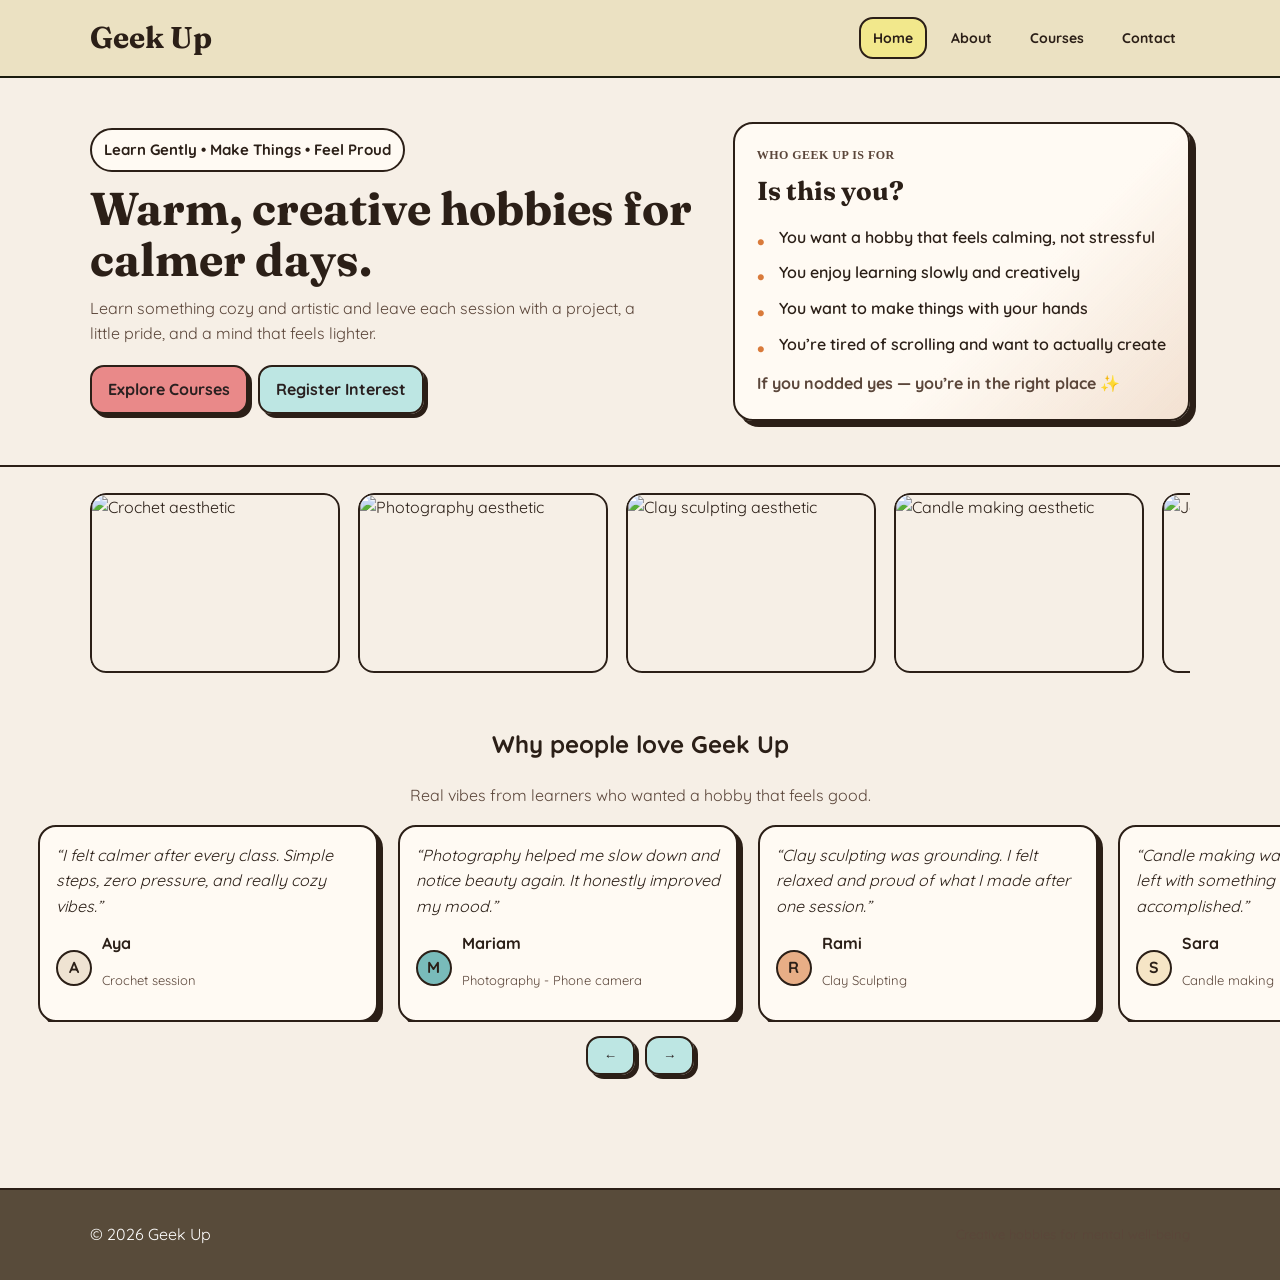
==== index.html @ 4d5a834a "Add files via upload" ====
<!doctype html>
<html lang="en">
<head>
  <meta charset="utf-8">
  <title>Geek Up | Creative hobbies for a happier mind</title>

  <link rel="preconnect" href="https://fonts.googleapis.com">
  <link rel="preconnect" href="https://fonts.gstatic.com" crossorigin>
  <link href="https://fonts.googleapis.com/css2?family=Fraunces:wght@600;700&family=Quicksand:wght@400;600;700&display=swap" rel="stylesheet">

  <link rel="stylesheet" href="style.css">
</head>
<body>

  <header class="site-header">
    <div class="container header-inner">
      <a class="brand" href="index.html">
        <span class="brand-name">Geek Up</span>
    
      </a>

      <nav class="nav">
        <a class="nav-link active" href="index.html">Home</a>
        <a class="nav-link" href="about.html">About</a>
        <a class="nav-link" href="courses.html">Courses</a>
        <a class="nav-link" href="contact.html">Contact</a>
      </nav>
    </div>
  </header>

  <main>

    <section class="hero">
      <div class="container hero-inner">

        <div class="hero-left">
          <p class="tiny-badge">Learn Gently • Make Things • Feel Proud</p>

          <h1 class="hero-title">Warm, creative hobbies for calmer days.</h1>

          <p class="hero-subtitle">
            Learn something cozy and artistic and leave each session with a project,
            a little pride, and a mind that feels lighter.
          </p>

          <div class="hero-buttons">
            <a class="btn primary" href="courses.html">Explore Courses</a>
            <a class="btn soft" href="contact.html">Register Interest</a>
          </div>
        </div>

       <div class="who-card">
  <p class="who-eyebrow">Who Geek Up is for</p>

  <h2 class="who-title">
    Is this you?
  </h2>

  <ul class="who-list">
    <li>You want a hobby that feels calming, not stressful</li>
    <li>You enjoy learning slowly and creatively</li>
    <li>You want to make things with your hands</li>
    <li>You’re tired of scrolling and want to actually create</li>
  </ul>

  <p class="who-footer">
    If you nodded yes — you’re in the right place ✨
  </p>
</div>


    </section>

    <!-- Photo row -->
    <section class="section photos-section">
      <div class="container">
        <div class="photo-row">

          <div class="photo-item">
            <img src="images/crochet.jpg" alt="Crochet aesthetic">
            <span class="photo-name">Crocheting</span>

          </div>

          <div class="photo-item">
            <img src="images/photography.jpg" alt="Photography aesthetic">
            <span class="photo-name">Shooting</span>
          </div>

          <div class="photo-item">
            <img src="images/clay.jpg" alt="Clay sculpting aesthetic">
            <span class="photo-name">Sculpting</span>
          </div>

          <div class="photo-item">
            <img src="images/candles.jpg" alt="Candle making aesthetic">
            <span class="photo-name">Pouring</span>
          </div>

          <div class="photo-item">
            <img src="images/journaling.jpg" alt="Journaling aesthetic">
            <span class="photo-name">Journaling</span>
          </div>

          <div class="photo-item">
            <img src="images/flowers.jpg" alt="Flower arrangement aesthetic">
            <span class="photo-name">Flowering</span>
          </div>

        </div>
      </div>
    </section>



    <!-- Reviews -->
    <section class="r-section">
      <div class="r-container">
        <div class="reviews-head">
          <h2 class="r-section-title">Why people love Geek Up</h2>
          <p class="muted">Real vibes from learners who wanted a hobby that feels good.</p>
        </div>

        <div class="reviews-wrap">
          <div class="reviews" id="reviews">

            <article class="review">
              <p class="quote">“I felt calmer after every class. Simple steps, zero pressure, and really cozy vibes.”</p>
              <div class="review-info">
                <div class="avatar a1">A</div>
                <div>
                  <p class="name">Aya</p>
                  <p class="muted small">Crochet session</p>
                </div>
              </div>
            </article>

            <article class="review">
              <p class="quote">“Photography helped me slow down and notice beauty again. It honestly improved my mood.”</p>
              <div class="review-info">
                <div class="avatar a2">M</div>
                <div>
                  <p class="name">Mariam</p>
                  <p class="muted small">Photography - Phone camera</p>
                </div>
              </div>
            </article>

            <article class="review">
              <p class="quote">“Clay sculpting was grounding. I felt relaxed and proud of what I made after one session.”</p>
              <div class="review-info">
                <div class="avatar a3">R</div>
                <div>
                  <p class="name">Rami</p>
                  <p class="muted small">Clay Sculpting </p>
                </div>
              </div>
            </article>

            <!-- 3 extra reviews so arrows actually do something -->
            <article class="review">
              <p class="quote">“Candle making was my new favorite. I left with something cute and felt accomplished.”</p>
              <div class="review-info">
                <div class="avatar a4">S</div>
                <div>
                  <p class="name">Sara</p>
                  <p class="muted small">Candle making</p>
                </div>
              </div>
            </article>

            <article class="review">
              <p class="quote">“Journaling made my head feel quieter. It’s like a reset button for my week.”</p>
              <div class="review-info">
                <div class="avatar a5">N</div>
                <div>
                  <p class="name">Nour</p>
                  <p class="muted small">Journaling & Scrapbooking</p>
                </div>
              </div>
            </article>

            <article class="review">
              <p class="quote">“Flower arranging was so relaxing. I didn’t expect it to feel this peaceful.”</p>
              <div class="review-info">
                <div class="avatar a6">L</div>
                <div>
                  <p class="name">Lina</p>
                  <p class="muted small">Flower arrangement</p>
                </div>
              </div>
            </article>

          </div>
        </div>

        <div class="review-controls">
          <button class="btn soft" id="prev" type="button">←</button>
          <button class="btn soft" id="next" type="button">→</button>
        </div>

      </div>
    </section>

  </main>

  <footer class="footer">
    <div class="container footer-inner">
      <p>© <span id="year"></span> Geek Up</p>
      <p class="muted small">Creative hobbies for mental well-being</p>
    </div>
  </footer>

  <script src="script.js"></script>
</body>
</html>
---- style.css ----
* { box-sizing: border-box; }

body {
  margin: 0;
  font-family: "Quicksand", Arial, sans-serif;
  background: #f6efe6;
  color: #2b1f17;
  line-height: 1.6;
}

.container {
  width: 90%;
  max-width: 1100px;
  margin: auto;
}

/* Header */
.site-header {
  background: #ebe1c2;
  border-bottom: 2px solid #1a1b0e;
  position: sticky;
  top: 0;
  z-index: 9999;
  width: 100%;
  
}

.header-inner {
  display: flex;
  justify-content: space-between;
  align-items: center;
  padding: 14px 0;
  gap: 15px;
}

.brand {
  text-decoration: none;
  color: #2b1f17;
}

.brand-name {
  font-family: "Fraunces", serif;
  font-size: 30px;
  font-weight: 700;
}

.brand-tagline {
  display: block;
  font-size: 20px;
  color: #5b463a;
  margin-top: 2px;
}

/* Nav */
.nav {
  display: flex;
  gap: 10px;
  align-items: center;
}

.nav-link {
  text-decoration: none;
  color: #2b1f17;
  font-weight: 700;
  font-size: 14px;
  padding: 8px 12px;
  border-radius: 14px;
  border: 2px solid transparent;
}

.nav-link:hover {
  background: #E7D9B8;
  border: 2px solid #2b1f17;
}

.nav-link.active {
 background: #F2E88C;  /* soft buttery yellow */
color: #2B1F17;
border: 2px solid #2B1F17;
}

/* Hero */
.hero {
  padding: 44px 0;
  background-color: #f6efe6;
  border-bottom: 2px solid #2b1f17;
}

.hero-inner {
  display: grid;
  grid-template-columns: 1.15fr 0.85fr;
  gap: 24px;
  align-items: center;
}

.tiny-badge {
  display: inline-block;
  background: #fffaf3;
  border: 2px solid #2b1f17;
  padding: 8px 12px;
  border-radius: 999px;
  font-weight: 700;
  font-size: 15px;
  margin: 0 0 12px 0;
}

.hero-title {
  font-family: "Fraunces", serif;
  font-size: 46px;
  line-height: 1.1;
  margin: 0 0 10px 0;
}

.hero-subtitle {
  margin: 0 0 18px 0;
  color: #5b463a;
  max-width: 55ch;
}

.hero-stickers {
  display: grid;
  grid-template-columns: repeat(3, auto);
  gap: 14px 18px;
  margin-top: 18px;
  margin-bottom: 28px;
  max-width: fit-content;
}

.sticker {
  background: #fffaf3;
  border: 2px solid #2b1f17;
  border-radius: 999px;
  padding: 7px 12px;
  font-weight: 700;
  font-size: 13px;
  box-shadow: 3px 3px 0 #2b1f17;
  color: #2a1c09;
}

/* Sticker colors */
.sticker.h { background:#beeccb; }
.sticker.s { background:#cbf8f1; }
.sticker.m { background:#cda38c; }
.sticker.p { background:#dbe0b6; }
.sticker.j { background:#a79378; }
.sticker.f { background:#f1c0ea; }

/* Buttons */
.hero-buttons {
  display: flex;
  gap: 10px;
  flex-wrap: wrap;
}

.btn {
  text-decoration: none;
  display: inline-block;
  padding: 10px 16px;
  border-radius: 14px;
  border: 2px solid #2b1f17;
  font-weight: 800;
  cursor: pointer;
  background: #fffaf3;
  color: #2b1f17;
}

.btn.primary {
  background: #e98989;
  color: rgb(41, 32, 32);
  box-shadow: 4px 4px 0 #2b1f17;
}

.btn.soft {
  background: rgba(123, 219, 223, 0.467);
  box-shadow: 4px 4px 0 #2b1f17;
  color:rgb(41, 32, 32);
}

.btn:hover {
  transform: translateY(5px);
}

/* Poster */
.poster {
  background: #fffaf3;
  border: 2px solid #2b1f17;
  border-radius: 18px;
  padding: 18px;
  box-shadow: 6px 6px 0 #2b1f17;
}

.poster-top {
  margin: 0;
  font-weight: 800;
  color: #5b463a;
}

.poster-title {
  margin: 8px 0 6px 0;
  font-family: "Fraunces", serif;
  font-size: 24px;
}

.poster-text {
  margin: 0 0 14px 0;
  color: #5b463a;
}

.poster-grid {
  display: grid;
  grid-template-columns: 1fr 1fr;
  gap: 10px;
}

.poster-box {
  border: 2px solid #2b1f17;
  border-radius: 14px;
  padding: 10px;
  font-weight: 800;
  text-align: center;
  background: #efe3d2;
}

.b1 { background: #efe3d2; }
.b2 { background: rgba(52,160,164,0.18); }
.b3 { background: rgba(217,122,58,0.22); }
.b4 { background: rgba(120,84,62,0.18); }

.poster-bottom {
  margin: 14px 0 0 0;
  font-weight: 800;
}

/* Sections */
.section { padding: 26px 0; }

.section-title {
  font-family: "Fraunces", serif;
  margin: 0 0 10px 0;
}

/* Cards */
.card {
  background: #fffaf3;
  border: 2px solid #2b1f17;
  border-radius: 18px;
  padding: 20px;
  box-shadow: 6px 6px 0 #2b1f17;
}

.muted { color: #5b463a; }
.small { font-size: 13px; }

/* Photo row  */
.photo-row {
  display: flex;
  gap: 18px;
  overflow-x: auto;
  padding-bottom: 6px;
}

.photo-item {
  flex: 0 0 auto;
  display: flex;
  flex-direction: column;
  align-items: center;
  gap: 10px;
}

.photo-item img {
  width: 250px;
  height: 180px;
  object-fit: cover;
  border-radius: 16px;
  border: 2px solid #2b1f17;
  box-shadow: 4px 4px 0 #2b1f17;
}

/* Reviews (shows 3 at a time, and arrows slide the reviews area only) */
.reviews-wrap {
  overflow: hidden;
}
.r-section-title{
  text-align: center;
}
.muted{
  text-align: center;
}

.reviews {
  display: flex;
  gap: 20px;
  transition: transform 0.3s ease;
  padding-left: 1cm;

}

.review {
  width: 340px;        
  flex: 0 0 auto;
  background: #fffaf3;
  border: 2px solid #2b1f17;
  border-radius: 18px;
  padding: 16px;
  box-shadow: 5px 5px 0 #2b1f17;
}

.quote { margin: 0 0 12px 0; font-style: italic; }

.review-info {
  display: flex;
  align-items: center;
  gap: 10px;
}

.avatar {
  width: 36px;
  height: 36px;
  border-radius: 50%;
  border: 2px solid #2b1f17;
  display: flex;
  align-items: center;
  justify-content: center;
  font-weight: 900;
  background: #efe3d2;
}

.a2 { background: rgba(49, 153, 156, 0.647); }
.a3 { background: rgba(217, 122, 58, 0.59); }
.a4 { background: rgba(242, 221, 179, 0.696); }
.a5 { background: rgba(217, 182, 163, 0.629); }
.a6 { background: rgba(120, 84, 62, 0.589); }

.name { margin: 0; font-weight: 900; }

.review-controls {
  display: flex;
  justify-content: center;
  gap: 10px;
  margin-top: 14px;
}



/* Who Geek Up is for */
.who-card {
  background: linear-gradient(
    135deg,
    #fffaf3 60%,
    rgba(217,122,58,0.12)
  );
  border: 2px solid #2b1f17;
  border-radius: 20px;
  padding: 22px;
  box-shadow: 6px 6px 0 #2b1f17;
  position: relative;
}

/* small label */
.who-eyebrow {
  font-size: 12px;
  font-weight: 800;
  letter-spacing: 0.04em;
  text-transform: uppercase;
  color: #5b463a;
  margin: 0 0 6px 0;
  font-family: 'Shadows Into Light', cursive;
}

/* main title */
.who-title {
  font-family: "Fraunces", serif;
  font-size: 26px;
  margin: 0 0 12px 0;
}

/* list */
.who-list {
  list-style: none;
  padding: 0;
  margin: 0 0 14px 0;
}

.who-list li {
  position: relative;
  padding-left: 22px;
  margin-bottom: 10px;
  font-weight: 600;
  color: #2b1f17;
}

/* cute bullet dots */
.who-list li::before {
  content: "•";
  position: absolute;
  left: 0;
  top: 0;
  font-size: 22px;
  color: #d97a3a;
}

/* footer line */
.who-footer {
  margin: 0;
  font-weight: 800;
  color: #5b463a;
}
/* Footer */
.footer {
  border-top: 2px solid #2b1f17;
  background: #584b3a;
  padding: 16px 0;
  margin-top: 3cm;
}

.footer-inner {
  display: flex;
  justify-content: space-between;
  align-items: center;
  gap: 14px;
  color:white;
}

/*start of contact */
/* Contact page form */
.contact-intro {
  margin-bottom: 20px;
}

.contact-form {
  margin-top: 20px;
}

.form-group {
  display: flex;
  flex-direction: column;
  gap: 6px;
  margin-bottom: 14px;
}

.form-group label {
  font-weight: 700;
  font-size: 14px;
}

.form-group input,
.form-group select {
  padding: 10px;
  border-radius: 12px;
  border: 2px solid #2b1f17;
  font-family: inherit;
  font-size: 14px;
  background: #fffaf3;
}

.form-row {
  display: flex;
  gap: 14px;
}

.form-row .form-group {
  flex: 1;
}

.radio-group,
.checkbox-group {
  display: flex;
  gap: 16px;
  flex-wrap: wrap;
}

.radio-group label,
.checkbox-group label {
  font-weight: 600;
  font-size: 14px;
}

.consent {
  margin-top: 10px;
}

.form-buttons {
  display: flex;
  gap: 12px;
  margin-top: 18px;
  flex-wrap: wrap;
}

.contact-note {
  margin-top: 14px;
}

/*thank you message*/

.overlay {
  position: fixed;
  top: 0;
  left: 0;
  width: 100%;
  height: 100%;
  background: rgba(43, 31, 23, 0.6);
  display: none; /* hidden by default */
  justify-content: center;
  align-items: center;
  z-index: 1000;
}

.thank-you-message {
  position: relative;
  max-width: 420px;
  width: 90%;
  text-align: center;
}

.close-btn {
  position: absolute;
  top: 10px;
  right: 12px;
  background: none;
  border: none;
  font-size: 22px;
  font-weight: bold;
  cursor: pointer;
  color: #2b1f17;
}

.close-btn:hover {
  color: #d97a3a;
}

.thank-you-actions {
  margin-top: 16px;
}


/* end of contact */

/* =========================
   ABOUT PAGE 
   ========================= */

/* ABOUT INTRO - make it stronger + more styled */
.about-page{
  padding-top: 50px;
  padding-bottom: 50px;
}

.about-top{
  background: #fffbf6;
  border: 2px solid #2b1f17;
  border-radius: 26px;
  padding: 34px 34px 30px;
  box-shadow: 10px 10px 0 #2b1f17;
  margin-bottom: 26px;
  position: relative;
  overflow: hidden;
}

/* fun decoration (no gradient background, just soft shapes) */
.about-top::before{
  content: "";
  position: absolute;
  width: 220px;
  height: 220px;
  border-radius: 50%;
  background: rgba(217, 122, 58, 0.14);
  top: -70px;
  right: -70px;
  border: 2px solid rgba(43, 31, 23, 0.25);
}

.about-top::after{
  content: "";
  position: absolute;
  width: 170px;
  height: 170px;
  border-radius: 26px;
  background: rgba(52, 160, 164, 0.14);
  bottom: -60px;
  left: -55px;
  transform: rotate(10deg);
  border: 2px solid rgba(43, 31, 23, 0.25);
}

/* keep text above shapes */
.about-top > *{
  position: relative;
  z-index: 2;
}

/* badge looks nicer */
.about-badge{
  display: inline-block;
  background: #fffaf3;
  border: 2px solid #2b1f17;
  border-radius: 999px;
  padding: 8px 14px;
  font-weight: 900;
  font-size: 13px;
  letter-spacing: 0.2px;
  box-shadow: 4px 4px 0 #2b1f17;
  margin: 0 0 14px 0;
}

/* title stronger */
.about-title{
  font-family: "Fraunces", serif;
  font-size: 52px;
  line-height: 1.05;
  margin: 0 0 14px 0;
  letter-spacing: 0.2px;
}

/* paragraphs thicker + more readable */
.about-text{
  font-size: 18px;
  line-height: 1.85;
  margin: 0 0 14px 0;
  color: #2b1f17;
  font-weight: 600; /* this is the main fix */
}

/* make important words pop */
.about-text strong{
  font-weight: 900;
}

.about-text em{
  font-style: normal;
  font-weight: 900;
  padding: 0 6px;
  border-radius: 10px;
  background: rgba(217, 122, 58, 0.18);
  border: 1px solid rgba(43, 31, 23, 0.25);
}

/* optional: slightly separate the 2nd paragraph */
.about-text + .about-text{
  margin-top: 18px;
}

/* mini tags container */
.about-mini-tags{
  display: flex;
  flex-wrap: wrap;
  gap: 10px;
  justify-content: flex-start; /* left */
  align-items: center;
  margin-top: 14px;
}

/* each tag */
.about-mini-tags .mini-tag{
  display: inline-flex;
  align-items: center;
  gap: 8px;
  padding: 8px 14px;
  border-radius: 999px;
  background: #eee0d7;          
  border: 2px solid #2b1f17;     /* outline color */
  color: #2b1f17;
  font-weight: 700;
  font-size: 13px;
  line-height: 1;
  letter-spacing: .2px;
  box-shadow: 2px 2px 0 #2b1f17;
}

/*  tiny dot before each tag for a cute touch */
.about-mini-tags .mini-tag::before{
  content: "";
  width: 8px;
  height: 8px;
  border-radius: 999px;
  background: rgba(43,31,23,0.35);
}

/* optional: hover for a little pop */
.about-mini-tags .mini-tag:hover{
  transform: translateY(-1px);
}

/* you can keep these, but now they all look the same */
.mini-tag.t1, .mini-tag.t2, .mini-tag.t3, .mini-tag.t4{
  background: #ebe6c7; 
}

.photo-slot-large{
  width: 96%;
  max-width: 100%;
  border-radius: 22px;
  overflow: hidden;   /* trims overflow cleanly */
  border: 2px solid #2b1f17;
  box-shadow: 6px 6px 0 #2b1f17;
  background: transparent; /* removes white background */
  margin-left:20px;
  margin-right:20px;
}

.photo-slot-large img{
  width: 100%;
  height: auto;        /* THIS prevents cropping */
  display: block;      /* removes tiny white gaps */
  object-fit: contain; /* ensures full image is visible */


}


/* Mission  */
.mission-fun{
  border: 2px solid #2b1f17;
  border-radius: 22px;
  box-shadow: 6px 6px 0 #2b1f17;
  background: #fffaf3;
  padding: 24px;
  display: grid;
  grid-template-columns: 1fr 1fr;
  gap: 18px;
  margin-top: 8px;
}

.mission-text{
  font-weight: 700;
  color: #5b463a;
  margin: 0;
  font-size: 16px;
}

.mission-list{
  margin: 0;
  padding-left: 18px;
  font-weight: 700;
}

.mission-list li{
  margin-bottom: 10px;
}

.mission-note{
  margin: 10px 0 0 0;
  font-weight: 800;
  color: #2b1f17;
  background: #d4c9a5;
  border: 2px solid #2b1f17;
  border-radius: 18px;
  padding: 10px 12px;
  box-shadow: 4px 4px 0 #2b1f17;
  text-align: center;
}

/* How this works */
.how-card{
  border: 2px solid #2b1f17;
  border-radius: 22px;
  box-shadow: 6px 6px 0 #1d120b;
  background: #fffaf3;
  padding: 24px;
}

.how-head{
  margin-bottom: 16px;
  text-align: center;
}

.how-sub{
  margin: 0;
}

.how-steps{
  display: grid;
  grid-template-columns: repeat(3, 1fr);
  gap: 14px;
  margin-top: 14px;
  margin-bottom: 18px;
}

.how-step{
  background: #efe3d2;
  border: 2px solid #2b1f17;
  border-radius: 20px;
  padding: 16px;
  box-shadow: 5px 5px 0 #2b1f17;
  
}

.hs1{ background: #92b2ad; }
.hs2{ background: #b994b3; }
.hs3{ background: #d1d6ab; }

.how-num{
  width: 34px;
  height: 34px;
  border-radius: 12px;
  border: 2px solid #2b1f17;
  background: #fffaf3;
  display: flex;
  align-items: center;
  justify-content: center;
  font-weight: 900;
  margin-bottom: 3px;
}

.how-title{
  margin: 0 0 6px 0;
  font-family: "Fraunces", serif;
  font-size: 18px;
  
}

.how-text{
  margin: 0;
  font-weight: 700;
  color: #2b1f17;
}

.how-bottom{
  background: #eae1d4;
  border: 2px solid #2b1f17;
  border-radius: 20px;
  padding: 16px 18px;
  box-shadow: 5px 5px 0 #2b1f17;
}

.how-mini-title{
  margin: 0 0 10px 0;
  font-family: "Fraunces", serif;
  font-size: 18px;
}

/* instructors  */

.team-top{
  margin-bottom: 16px;
  padding: 14px 0;
 
}

.team-badge{
  display: inline-block;
  border: 2px solid #2b1f17;
  background: #fffaf3;
  padding: 7px 12px;
  border-radius: 12px; 
  font-weight: 800;
  margin: 0 0 10px 0;
  box-shadow: 4px 4px 0 #2b1f17;
}

.team-title{
  font-size: 30px;
  margin: 0 0 8px 0;
}

.team-intro{
  margin: 0;
  text-align: center;
  max-width: 70ch;
  color: #5b463a;
  font-weight: 600;
 
}

.instructors-grid{
  display: grid;
  grid-template-columns: repeat(2, 1fr);
  gap: 18px;
  margin-top: 18px;
  padding-bottom: 26px; /* makes section feel bigger */
}

/* instructor cards */
.instructor-card{
  border: 2px solid #2b1f17;
  background: #ffffff;
  border-radius: 22px 10px 22px 10px; 
  box-shadow: 7px 7px 0 #2b1f17;
  padding: 16px;
  display: grid;
  grid-template-columns: 130px 1fr;
  gap: 14px;
  position: relative;
}

.instructor-card:nth-child(2n){
  background: #ffffff; 
}

.instructor-card:nth-child(3n){
  background: #ffffff; 
}

.instructor-card:hover{
  transform: translateY(-2px);
  transition: 0.2s;
}


/* Instructor photos */
.inst-photo-slot {
  width: 100%;
  height: 180px;              
  border: 2px solid #2b1f17;
  border-radius: 18px;
  overflow: hidden;           /* hides extra parts */
  background: #fffaf3;
  box-shadow: 4px 4px 0 #2b1f17;
}

.inst-photo-slot img {
  width: 100%;
  height: 100%;
  display: block;
  object-fit: cover;          /* fills the box nicely */
  object-position: center;    /* keep face/center in view */
}


/* text */
.inst-name{
  margin: 0 0 4px 0;
  font-family: "Fraunces", serif;
  font-size: 22px;
}

.inst-name{
  margin: 0 0 6px 0;
  font-family: "Fraunces", serif;
  display: flex;
  align-items: baseline;
  gap: 8px;              /* controls space between name + role */
}

.inst-role{
  font-family: "Fraunces", serif; /* same font */
  font-size: 13px;                /* smaller than name */
  color: #5b463a;
  opacity: 0.95;
}


.inst-bio{
  margin: 0 0 12px 0;
  font-weight: 600;
  color: #2b1f17;
}

/* small chips  */
.inst-tags{
  margin: 0;
  display: flex;
  flex-wrap: wrap;
  gap: 8px;
}

.chip{
  border: 2px solid #2b1f17;
  padding: 5px 8px;
  border-radius: 10px;
  font-weight: 800;
  font-size: 12px;
  background: #ffffff;
}

/* give chips a little variety */
.c1{ background:#9ac4a6; }
.c2{ background:#a1c6c0; }
.c3{ background:#cea4c8; }
.c4{ background:#c8cca6; }
.c5{ background:#ceb2a2; }
.c6{ background:#a8cfc9; }
.c7{ background:#a1c8ac; }
.c8{ background:#c2c6a2; }
.c9{ background:#c49fbf; }
.c10{ background:#b1998c; }
.c11{ background:#a0c3be; }
.c12{ background:#c1c69f; }
.c13{ background:#b597b1; }
.c14{ background:#beeccb; }
.c15{ background:#9bbbb7; }
.c16{ background:#acaf8f; }
.c17{ background:#90af99; }
.c18{ background:#b391ae; }



.team-note{
  margin: 0;
  font-weight: 800;
  color: #5b463a;
  background: #fffaf3;
  border: 2px solid #2b1f17;
  padding: 12px 14px;
  border-radius: 16px;
  box-shadow: 5px 5px 0 #2b1f17;
  max-width: 70ch;
}

.section-title-photos {
  text-align: center;

}

.workshop-grid{
  display: grid;
  grid-template-columns: repeat(2, 1fr);
  gap: 16px;
  margin-top: 16px;
}

.workshop-photo{
  margin: 0;
  border: 2px solid #2b1f17;
  border-radius: 18px;
  overflow: hidden;
  box-shadow: 5px 5px 0 #2b1f17;
  background: #fffaf3;
}

.workshop-photo img{
  width: 100%;
  height: 300px; /* controls how tall the photos look */
  object-fit: cover;      /* keeps same size + crops nicely */
  display: block;
}

/* =========================
   COURSES PAGE 
   ========================= */

.courses-page{
  padding-top: 34px;
  padding-bottom: 10px;
}

.courses-top{
  background: #fffbf6;
  border: 2px solid #2b1f17;
  border-radius: 22px;
  padding: 24px;
  box-shadow: 6px 6px 0 #2b1f17;
  position: relative;
  overflow: hidden;
}

.courses-top::before{
  content:"";
  position:absolute;
  inset:-20px;
  background: radial-gradient(#2b1f1718 1px, transparent 1px);
  background-size: 16px 16px;
  transform: rotate(-3deg);
  pointer-events:none;
}

.courses-badge{
  position: relative;
  z-index: 1;
  display: inline-block;
  background: #efe3d2;
  border: 2px solid #2b1f17;
  border-radius: 16px;
  padding: 8px 12px;
  font-weight: 900;
  margin: 0 0 12px 0;
}

.courses-title{
  position: relative;
  z-index: 1;
  font-family: "Fraunces", serif;
  font-size: 40px;
  margin: 0 0 10px 0;
}

.courses-sub{
  position: relative;
  z-index: 1;
  margin: 0;
  color: #5b463a;
  font-weight: 800;
  max-width: 75ch;
}

/* one course per row */
.courses-grid{
  display: grid;
  grid-template-columns: 1fr;
  gap: 28px;
  margin-top: 22px;
}

/* wider course cards */
.course-card{
  max-width: 1100px;
  width: 100%;
  margin: 0 auto;
  padding: 0;
  overflow: hidden;
  border-radius: 24px;
}

.course-card.featured{
  padding: 0;
}

/* hero image */
.course-hero{
  position: relative;
}

.course-hero img{
  width: 100%;
  height: 480px;
  object-fit:cover;
  border-bottom: 2px solid #2b1f17;
 
  object-position: center;
}


.course-ribbon{
  position: absolute;
  font-weight: 900;
  font-size: 20px;
  font-family:'Trebuchet MS', 'Lucida Sans Unicode', 'Lucida Grande', 'Lucida Sans', Arial, sans-serif;
  text-align: center;
 color: rgb(39, 33, 33);
  left:0%;           /* distance from left edge */
  top: 90%;             /* move to middle */
  right:0%;
  transform: translateY(-50%); /* true vertical centering */
  z-index: 15;
}

/* ribbon colors */
.r1{ background:#cfc1aecd; }
.r2{ background:#cfc1aecd; }
.r3{ background:#cfc1aecd; }
.r4{ background:#cfc1aecd; }
.r5{ background:#cfc1aecd; }
.r6{ background:#cfc1aecd; }

/* inside layout */
.course-content{
  padding: 20px;
  display: grid;
  grid-template-columns: 1.25fr 0.75fr;
  gap: 18px;
  align-items: start;
}

.course-title{
  font-family: "Fraunces", serif;
  font-size: 34px;
  margin: 0 0 10px 0;
}

.course-desc{
  color: #2b1f17;
  font-weight: 800;
  margin: 0 0 14px 0;
  max-width: 75ch;
  font-size: 16px;
}


.course-learn{
  margin: 0;
  padding: 0;
  border: none;
  background: transparent;
  box-shadow: none;
}

.course-learn h4{
  margin: 0 0 8px 0;
  font-weight: 900;
  font-size: 15px;
}

.course-learn ul{
  margin: 0;
  padding-left: 18px;
  font-weight: 800;
  color: #2b1f17;
}

.course-learn li{
  margin-bottom: 6px;
}

/* right panel */
.course-side{
  border: 2px solid #2b1f17;
  border-radius: 18px;
  padding: 14px;
  box-shadow: 6px 6px 0 #2b1f17;
  background: #fffaf3;
  position: relative;
  overflow: hidden;
}

.course-side::before{
  content:"";
  position:absolute;
  inset:-20px;
  background: radial-gradient(#2b1f1715 1px, transparent 1px);
  background-size: 14px 14px;
  transform: rotate(4deg);
  pointer-events:none;
}
/* Big background color for each course card */
.course-card.c1 { background: #e0d3b9ee; } /* crochet */
.course-card.c2 { background: #e0d3b9ee; } /* photography */
.course-card.c3 { background: #e0d3b9ee; } /* clay */
.course-card.c4 { background: #e0d3b9ee; } /* candles */
.course-card.c5 { background: #e0d3b9ee; } /* journaling */
.course-card.c6 { background: #e0d3b9ee; } /* flowers */


.course-side > *{
  position: relative;
  z-index: 1;
}

.course-info-title{
  margin: 0 0 10px 0;
  font-family: "Fraunces", serif;
  font-size: 18px;
}

.course-info{
  display: grid;
  gap: 10px;
  margin-bottom: 12px;
}

.info-row{
  display: flex;
  justify-content: space-between;
  gap: 12px;
  padding: 10px 10px;
  border-radius: 14px;
  border: 2px solid #2b1f17;
  background: #efe3d2;
  font-weight: 900;
}

.info-row span{
  color: #5b463a;
  font-weight: 900;
}

.info-row strong{
  color: #2b1f17;
  font-weight: 900;
}

/* per course color */
.course-card.c1 .course-side .info-row{ background:#d5cabadb; }
.course-card.c2 .course-side .info-row{ background:#d5cabadb; }
.course-card.c3 .course-side .info-row{ background:#d5cabadb;; }
.course-card.c4 .course-side .info-row{ background:#d5cabadb; }
.course-card.c5 .course-side .info-row{ background:#d5cabadb; }
.course-card.c6 .course-side .info-row{ background:#d5cabadb;}

/* instructor link */
.course-instructor{
  margin: 0;
  font-weight: 900;
  font-size: 14px;
}

.course-instructor a{
  display: block;
  margin-top: 10px;
  text-align: center;
  padding: 10px 14px;
  border-radius: 16px;
  border: 2px solid #2b1f17;
  background: #fffaf3;
  color: #2b1f17;
  font-weight: 900;
  text-decoration: none;
  box-shadow: 4px 4px 0 #2b1f17;
  transition: transform 0.15s ease, background 0.15s ease;
}

.course-instructor a:hover{
  transform: translateY(-2px);
  background: #928278;
  color: #fff;
}

.course-instructor a:active{
  transform: translateY(0);
  box-shadow: 2px 2px 0 #2b1f17;
}


/*hover for photos*/
.photo-item {
  position: relative;
  width: 250px;
  height: 180px;
  border-radius: 16px;
  overflow: hidden;/*controls what happens when content is bigger than its container*/
}

/* image */
.photo-item img {
  width: 100%;
  height: 100%;
  object-fit: cover;
  border-radius: 16px;
  transition: opacity 0.3s ease; /*This enables the fade effect*/
}

/* text label (hidden by default) */
.photo-name {
  position: absolute;
  inset: 0;
  background: #ead1c0;
  color: #fffaf3;
  display: flex;
  align-items: center;
  justify-content: center;
  font-family: "Fraunces", serif;
  font-size: 16px;
  text-align: center;
  opacity: 0;
  transition: opacity 0.3s ease;
  padding: 10px;
}

/* hover effect */
.photo-item:hover img {
  opacity: 0;/*transparent*/
}

.photo-item:hover .photo-name {
  opacity: 1;/*visible*/
}

/* Fix anchor jump offset, for courses-->about */
#inst-nour , #inst-fadi, #inst-lina, #inst-maya, #inst-rana, #inst-hala {
  scroll-margin-top: 120px; /* adjust to your header height */
}
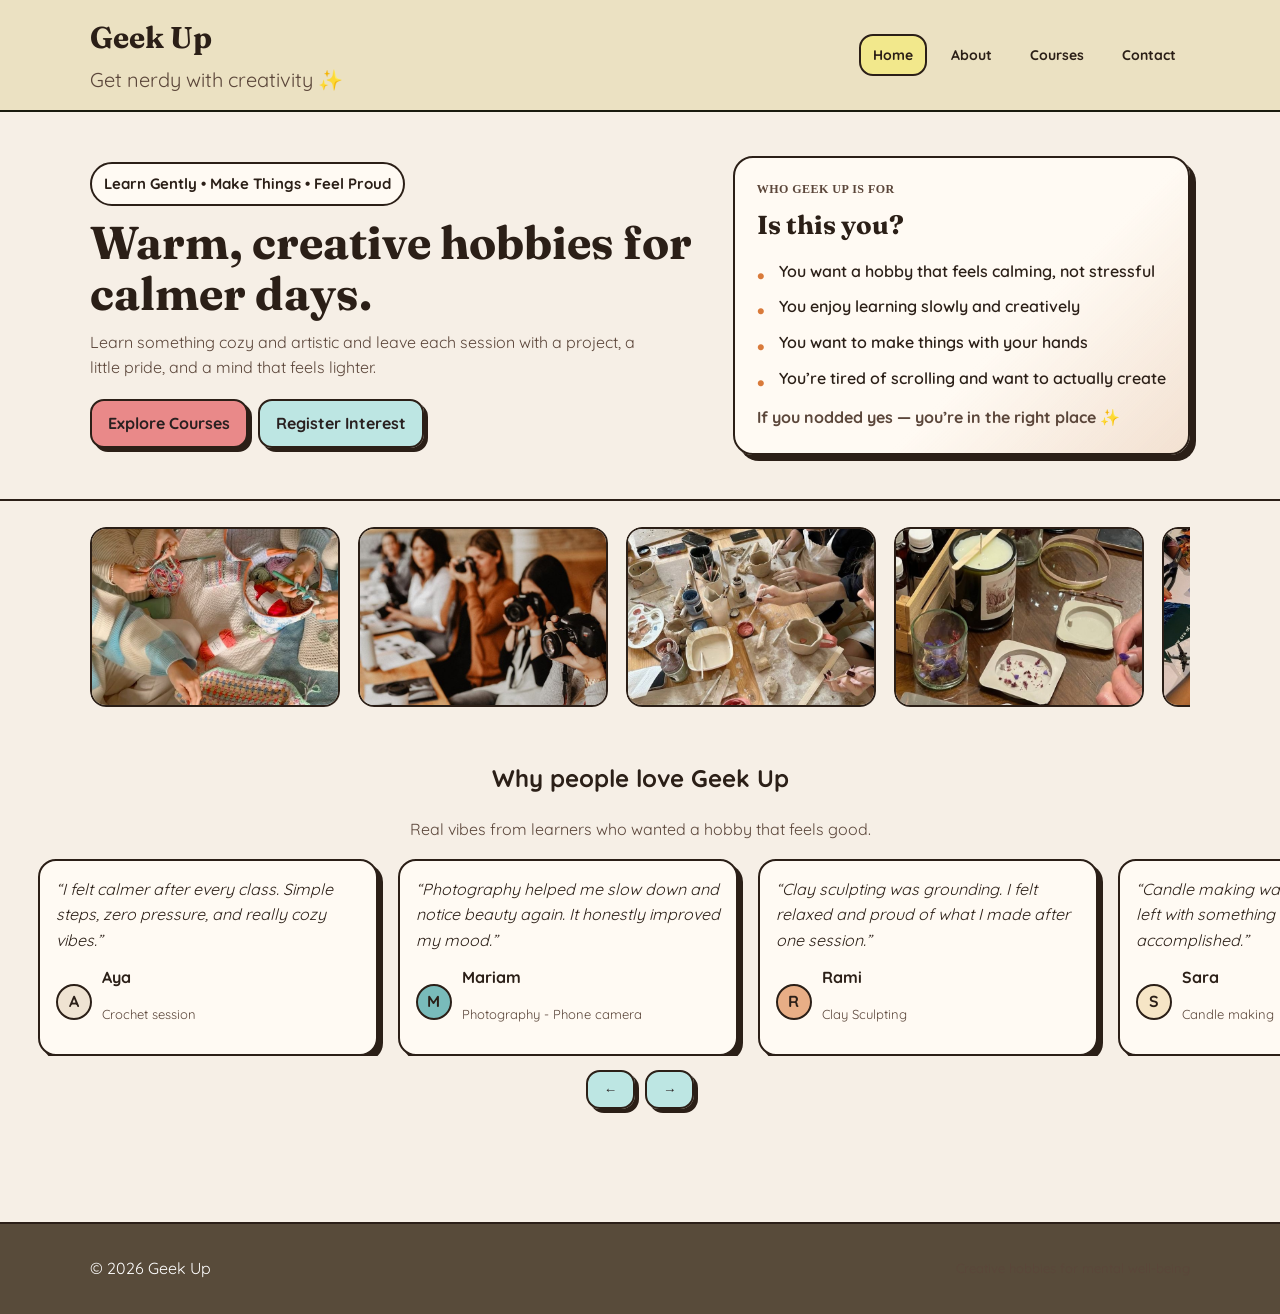
==== commit f1017c04: "Add files via upload" ====
--- a/index.html
+++ b/index.html
@@ -16,7 +16,7 @@
     <div class="container header-inner">
       <a class="brand" href="index.html">
         <span class="brand-name">Geek Up</span>
-    
+        <span class="brand-tagline">Get nerdy with creativity ✨</span>
       </a>
 
       <nav class="nav">
@@ -77,33 +77,33 @@
         <div class="photo-row">
 
           <div class="photo-item">
-            <img src="images/crochet.jpg" alt="Crochet aesthetic">
-            <span class="photo-name">Crocheting</span>
-
-          </div>
-
-          <div class="photo-item">
-            <img src="images/photography.jpg" alt="Photography aesthetic">
+            <img src="crochet.jpg" alt="Crochet aesthetic">
+            <span class="photo-name">crochet</span>
+
+          </div>
+
+          <div class="photo-item">
+            <img src="photography.jpg" alt="Photography aesthetic">
             <span class="photo-name">Shooting</span>
           </div>
 
           <div class="photo-item">
-            <img src="images/clay.jpg" alt="Clay sculpting aesthetic">
-            <span class="photo-name">Sculpting</span>
-          </div>
-
-          <div class="photo-item">
-            <img src="images/candles.jpg" alt="Candle making aesthetic">
+            <img src="clay.jpg" alt="Clay sculpting aesthetic">
+            <span class="photo-name">Molding</span>
+          </div>
+
+          <div class="photo-item">
+            <img src="candles.jpg" alt="Candle making aesthetic">
             <span class="photo-name">Pouring</span>
           </div>
 
           <div class="photo-item">
-            <img src="images/journaling.jpg" alt="Journaling aesthetic">
+            <img src="journaling.jpg" alt="Journaling aesthetic">
             <span class="photo-name">Journaling</span>
           </div>
 
           <div class="photo-item">
-            <img src="images/flowers.jpg" alt="Flower arrangement aesthetic">
+            <img src="flowers.jpg" alt="Flower arrangement aesthetic">
             <span class="photo-name">Flowering</span>
           </div>
 
@@ -213,9 +213,4 @@
 
   <script src="script.js"></script>
 </body>
-</html>
-
-
-
-
-
+</html>
--- a/style.css
+++ b/style.css
@@ -639,62 +639,15 @@
   margin-top: 18px;
 }
 
-/* mini tags container */
-.about-mini-tags{
-  display: flex;
-  flex-wrap: wrap;
-  gap: 10px;
-  justify-content: flex-start; /* left */
-  align-items: center;
-  margin-top: 14px;
-}
-
-/* each tag */
-.about-mini-tags .mini-tag{
-  display: inline-flex;
-  align-items: center;
-  gap: 8px;
-  padding: 8px 14px;
-  border-radius: 999px;
-  background: #eee0d7;          
-  border: 2px solid #2b1f17;     /* outline color */
-  color: #2b1f17;
-  font-weight: 700;
-  font-size: 13px;
-  line-height: 1;
-  letter-spacing: .2px;
-  box-shadow: 2px 2px 0 #2b1f17;
-}
-
-/*  tiny dot before each tag for a cute touch */
-.about-mini-tags .mini-tag::before{
-  content: "";
-  width: 8px;
-  height: 8px;
-  border-radius: 999px;
-  background: rgba(43,31,23,0.35);
-}
-
-/* optional: hover for a little pop */
-.about-mini-tags .mini-tag:hover{
-  transform: translateY(-1px);
-}
-
-/* you can keep these, but now they all look the same */
-.mini-tag.t1, .mini-tag.t2, .mini-tag.t3, .mini-tag.t4{
-  background: #ebe6c7; 
-}
 
 .photo-slot-large{
-  width: 96%;
+  width: 100%;
   max-width: 100%;
   border-radius: 22px;
   overflow: hidden;   /* trims overflow cleanly */
   border: 2px solid #2b1f17;
   box-shadow: 6px 6px 0 #2b1f17;
   background: transparent; /* removes white background */
-  margin-left:20px;
-  margin-right:20px;
 }
 
 .photo-slot-large img{
@@ -702,9 +655,8 @@
   height: auto;        /* THIS prevents cropping */
   display: block;      /* removes tiny white gaps */
   object-fit: contain; /* ensures full image is visible */
-
-
-}
+}
+
 
 
 /* Mission  */
@@ -741,7 +693,7 @@
   margin: 10px 0 0 0;
   font-weight: 800;
   color: #2b1f17;
-  background: #d4c9a5;
+  background: #ee9e9e;
   border: 2px solid #2b1f17;
   border-radius: 18px;
   padding: 10px 12px;
@@ -798,7 +750,7 @@
   align-items: center;
   justify-content: center;
   font-weight: 900;
-  margin-bottom: 3px;
+  margin-bottom: 10px;
 }
 
 .how-title{
@@ -1111,35 +1063,33 @@
 
 .course-hero img{
   width: 100%;
-  height: 480px;
-  object-fit:cover;
+  height: 320px;
+  object-fit: cover;
   border-bottom: 2px solid #2b1f17;
- 
-  object-position: center;
+  display:block;
 }
 
 
 .course-ribbon{
   position: absolute;
+  left: 16px;
+  bottom: 16px;
+  padding: 8px 14px;
+  border-radius: 14px;
+  border: 2px solid #2b1f17;
   font-weight: 900;
-  font-size: 20px;
-  font-family:'Trebuchet MS', 'Lucida Sans Unicode', 'Lucida Grande', 'Lucida Sans', Arial, sans-serif;
-  text-align: center;
- color: rgb(39, 33, 33);
-  left:0%;           /* distance from left edge */
-  top: 90%;             /* move to middle */
-  right:0%;
-  transform: translateY(-50%); /* true vertical centering */
-  z-index: 15;
+  font-size: 13px;
+  box-shadow: 4px 4px 0 #2b1f17;
+  background: #fffaf3;
 }
 
 /* ribbon colors */
-.r1{ background:#cfc1aecd; }
-.r2{ background:#cfc1aecd; }
-.r3{ background:#cfc1aecd; }
-.r4{ background:#cfc1aecd; }
+.r1{ background:#9ec0a799; }
+.r2{ background:#a4c4bfcb; }
+.r3{ background:#bfc3a4d3; }
+.r4{ background:#bda7b9dc; }
 .r5{ background:#cfc1aecd; }
-.r6{ background:#cfc1aecd; }
+.r6{ background:#b8a094b9; }
 
 /* inside layout */
 .course-content{
@@ -1210,14 +1160,6 @@
   transform: rotate(4deg);
   pointer-events:none;
 }
-/* Big background color for each course card */
-.course-card.c1 { background: #e0d3b9ee; } /* crochet */
-.course-card.c2 { background: #e0d3b9ee; } /* photography */
-.course-card.c3 { background: #e0d3b9ee; } /* clay */
-.course-card.c4 { background: #e0d3b9ee; } /* candles */
-.course-card.c5 { background: #e0d3b9ee; } /* journaling */
-.course-card.c6 { background: #e0d3b9ee; } /* flowers */
-
 
 .course-side > *{
   position: relative;
@@ -1258,12 +1200,12 @@
 }
 
 /* per course color */
-.course-card.c1 .course-side .info-row{ background:#d5cabadb; }
-.course-card.c2 .course-side .info-row{ background:#d5cabadb; }
-.course-card.c3 .course-side .info-row{ background:#d5cabadb;; }
-.course-card.c4 .course-side .info-row{ background:#d5cabadb; }
+.course-card.c1 .course-side .info-row{ background:#d5efdcd7; }
+.course-card.c2 .course-side .info-row{ background:#cae7e2e4; }
+.course-card.c3 .course-side .info-row{ background:#d3d7b7e3; }
+.course-card.c4 .course-side .info-row{ background:#d8bad4cb; }
 .course-card.c5 .course-side .info-row{ background:#d5cabadb; }
-.course-card.c6 .course-side .info-row{ background:#d5cabadb;}
+.course-card.c6 .course-side .info-row{ background:#d0b6a8df; }
 
 /* instructor link */
 .course-instructor{
@@ -1343,7 +1285,62 @@
   opacity: 1;/*visible*/
 }
 
-/* Fix anchor jump offset, for courses-->about */
+/* Fix anchor jump offset */
 #inst-nour , #inst-fadi, #inst-lina, #inst-maya, #inst-rana, #inst-hala {
   scroll-margin-top: 120px; /* adjust to your header height */
 }
+
+
+/*start if hover fo photos in about*/
+
+
+.about-photo-row {
+  display: grid;
+  grid-template-columns: repeat(2, 1fr);
+  gap: 16px;
+  margin-top: 16px;
+}
+
+.about-photo {
+  position: relative;
+  border: 2px solid #2b1f17;
+  border-radius: 18px;
+  overflow: hidden;
+  box-shadow: 5px 5px 0 #2b1f17;
+  background: #fffaf3;
+}
+
+.about-photo img {
+  width: 100%;
+  height: 300px;
+  object-fit: cover;
+  display: block;
+  transition: opacity 0.3s ease;
+}
+
+.about-photo-text {
+  position: absolute;
+  inset: 0;
+  background: #d7bbbb;
+  color: #2b1f17;
+  display: flex;
+  align-items: center;
+  justify-content: center;
+  text-align: center;
+  font-family: "Fraunces", serif;
+  font-size: 16px;
+  padding: 16px;
+  opacity: 0;
+  transition: opacity 0.3s ease;
+}
+
+.about-photo:hover img {
+  opacity: 0;
+}
+
+.about-photo:hover .about-photo-text {
+  opacity: 1;
+}
+
+
+/*hover for photos*/
